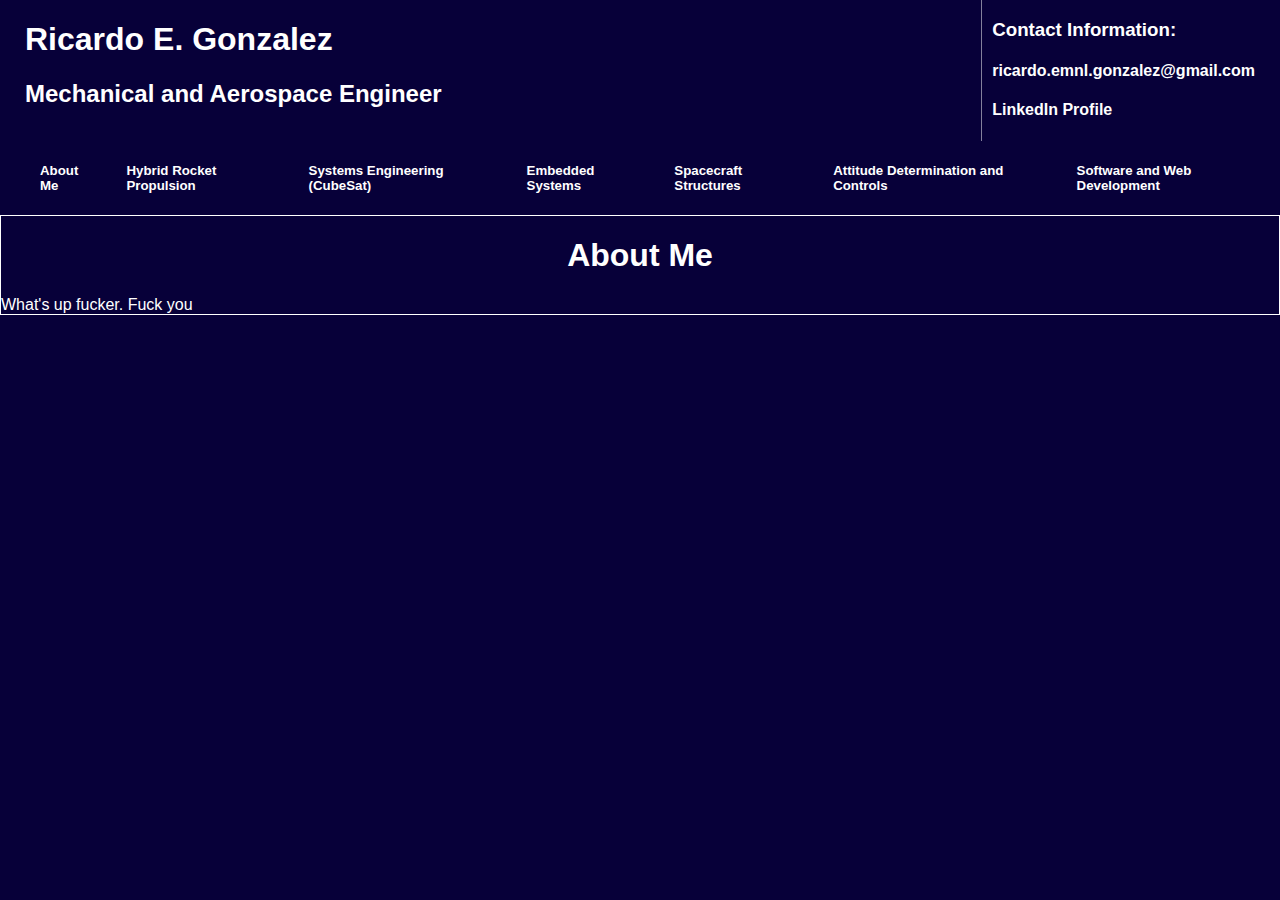
==== index.html @ e86ef08b "hybrid-rocket.html UPDATE" ====
<!DOCTYPE html>
<html>
	<head>
		<title>Ricardo E. Gonzalez - About</title>
		<link rel="stylesheet" href="styles/main.css">
		<link rel="stylesheet" href="styles/about.css">
	</head>
	<body>
		<div id="header-div" class="js-header-div"></div>
		<div id="sub-header-div" class="js-sub-header-div"></div>
		<div class="body-div">
			<div class="body-title-div">
				<h1>About Me</h1>
			</div>
			What's up fucker. Fuck you
		</div>

		<script src="scripts/header.js"></script>
	</body>
</html>
---- styles/main.css ----
body {
    background-color:rgb(7, 0, 57);
    margin: 0;
    font-family: Arial;
    color: white;
}

#header-div {
    padding: 0 25px;

    display: flex;
    flex-direction: row;
    justify-content: space-between;
}

#header-right-div {
    padding-left: 10px;
    border-left: solid 1px rgba(255,255,255,0.5);
}

#sub-header-div {
    padding-left: 25px;

    display: flex;
    flex-direction: row;
}

.sub-header-section-div {
    margin: 0 10px;
}

.sub-header-section-div {
    border-radius: 10px;
    padding: 0 5px;
    cursor: pointer;

    transition: background-color 1s;
}

.sub-header-section-div:hover {
    background-color: white;
    color: black;
}

#linkedin-profile-text {
    cursor: pointer;
}

#linkedin-profile-text:hover {
    text-decoration: underline;
}

.body-div{
    border: solid 1px white;
    display: flex;
    flex-direction: column;
}

.body-title-div{
    text-align: center;
}
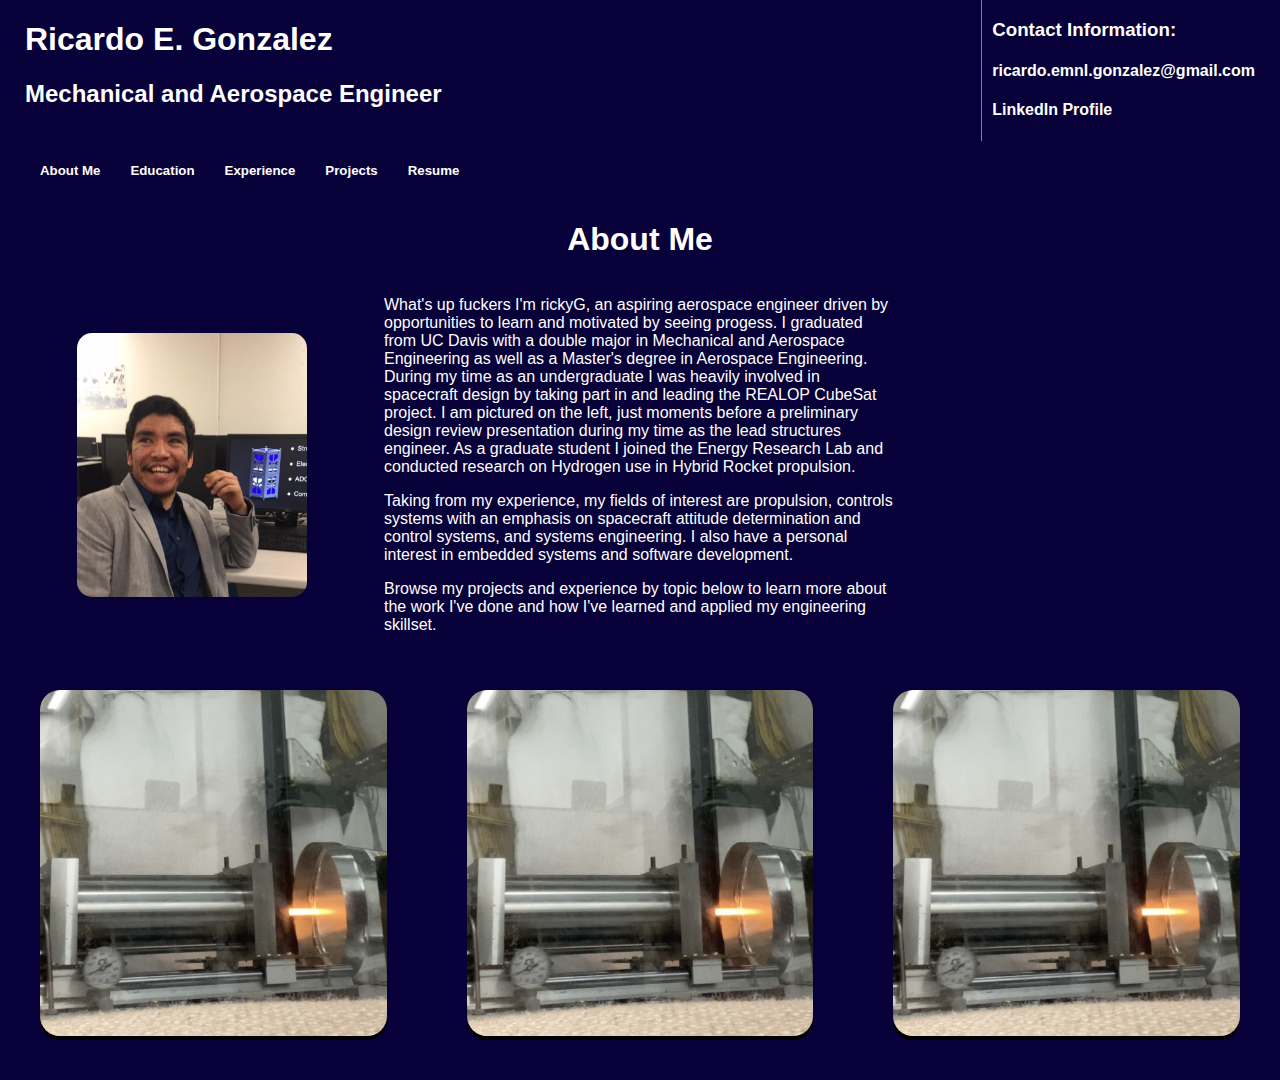
==== commit 96d40159: "Format UPDATE" ====
--- a/index.html
+++ b/index.html
@@ -12,7 +12,43 @@
 			<div class="body-title-div">
 				<h1>About Me</h1>
 			</div>
-			What's up fucker. Fuck you
+			<div id="about-intro-div">
+				<div id="about-intro-left-div">
+					<img src="images/about-me/intro-me-pic.jpg" id="intro-me-img">
+				</div>
+				<div id="about-intro-right-div">
+					<p>
+						What's up fuckers I'm rickyG, an aspiring aerospace engineer driven by opportunities to learn and motivated by seeing progess. I graduated from UC Davis with a double major in Mechanical and Aerospace Engineering as well as a Master's degree in Aerospace Engineering. During my time as an undergraduate I was heavily involved in spacecraft design by taking part in and leading the REALOP CubeSat project. I am pictured on the left, just moments before a preliminary design review presentation during my time as the lead structures engineer. As a graduate student I joined the Energy Research Lab and conducted research on Hydrogen use in Hybrid Rocket propulsion.
+					</p>
+					<p>
+						Taking from my experience, my fields of interest are propulsion, controls systems with an emphasis on spacecraft attitude determination and control systems, and systems engineering. I also have a personal interest in embedded systems and software development.
+					</p>
+					<p>
+						Browse my projects and experience by topic below to learn more about the work I've done and how I've learned and applied my engineering skillset.
+					</p>
+				</div>
+			</div>
+			<div id="about-expertise-div">
+				<div class="about-expertise-row-div">
+					<div class="cover-pic-div" onclick="
+						document.location = 'hybrid-rocket.html';
+					">
+						<img class="cover-pic" src="images/about-me/hybrid-rocket.png">
+						<h3 class="hide cover-pic-title">Hybrid Rocket Propulsion</h3>
+						<p class="hide cover-pic-text"> Click to learn more about my masters thesis with hydrogen use in hybrid rockets.</p>
+					</div>
+					<div class="cover-pic-div">
+						<img class="cover-pic" src="images/about-me/hybrid-rocket.png">
+						<h3 class="hide cover-pic-title">Hybrid Rocket Propulsion</h3>
+						<p class="hide cover-pic-text"> Click to learn more about my masters thesis with hydrogen use in hybrid rockets.</p>
+					</div>
+					<div class="cover-pic-div">
+						<img class="cover-pic" src="images/about-me/hybrid-rocket.png">
+						<h3 class="hide cover-pic-title">Hybrid Rocket Propulsion</h3>
+						<p class="hide cover-pic-text"> Click to learn more about my masters thesis with hydrogen use in hybrid rockets.</p>
+					</div>
+				</div>
+			</div>
 		</div>
 
 		<script src="scripts/header.js"></script>
--- a/styles/main.css
+++ b/styles/main.css
@@ -1,61 +1,60 @@
 body {
-    background-color:rgb(7, 0, 57);
-    margin: 0;
-    font-family: Arial;
-    color: white;
+	background-color:rgb(7, 0, 57);
+	margin: 0;
+	font-family: Arial;
+	color: white;
 }
 
 #header-div {
-    padding: 0 25px;
+	padding: 0 25px;
 
-    display: flex;
-    flex-direction: row;
-    justify-content: space-between;
+	display: flex;
+	flex-direction: row;
+	justify-content: space-between;
 }
 
 #header-right-div {
-    padding-left: 10px;
-    border-left: solid 1px rgba(255,255,255,0.5);
+	padding-left: 10px;
+	border-left: solid 1px rgba(255,255,255,0.5);
 }
 
 #sub-header-div {
-    padding-left: 25px;
+	padding-left: 25px;
 
-    display: flex;
-    flex-direction: row;
+	display: flex;
+	flex-direction: row;
 }
 
 .sub-header-section-div {
-    margin: 0 10px;
+	margin: 0 10px;
 }
 
 .sub-header-section-div {
-    border-radius: 10px;
-    padding: 0 5px;
-    cursor: pointer;
+	border-radius: 10px;
+	padding: 0 5px;
+	cursor: pointer;
 
-    transition: background-color 1s;
+	transition: background-color 1s;
 }
 
 .sub-header-section-div:hover {
-    background-color: white;
-    color: black;
+	background-color: white;
+	color: black;
 }
 
 #linkedin-profile-text {
-    cursor: pointer;
+	cursor: pointer;
 }
 
 #linkedin-profile-text:hover {
-    text-decoration: underline;
+	text-decoration: underline;
 }
 
 .body-div{
-    border: solid 1px white;
-    display: flex;
-    flex-direction: column;
+	display: flex;
+	flex-direction: column;
 }
 
 .body-title-div{
-    text-align: center;
+	text-align: center;
 }--- a/styles/about.css
+++ b/styles/about.css
@@ -0,0 +1,70 @@
+#about-intro-div {
+	display: flex;
+	flex-direction: row;
+}
+
+#about-intro-left-div {
+	width: 30%;
+	display: flex;
+	align-items: center;
+	justify-content: center;
+}
+
+#intro-me-img {
+	width: 60%;
+	border-radius: 15px;
+}
+
+#about-intro-right-div {
+	width: 40%;
+}
+
+.about-expertise-row-div {
+	display: flex;
+	flex-direction: row;
+	justify-content: center;
+}
+
+.cover-pic-div {
+	width: 350px;
+	height: 350px;
+	margin: 40px;
+	cursor: pointer;
+	background-color: black;
+	border-radius: 20px;
+
+	position: relative;
+	text-align: center;
+	z-index: 100;
+}
+
+.cover-pic {
+	width: 100%;
+	border-radius: 20px;
+	transition: opacity 0.75s;
+}
+
+.hide {
+	position: absolute;
+	left: 50%;
+	translate: -50%;
+	color: rgba(255,255,255,0);
+	z-index: 1;
+}
+
+.cover-pic:hover {
+	opacity: 0.30;
+}
+
+.cover-pic-div:hover .hide {
+	color: rgba(255,255,255,1);
+}
+
+.cover-pic-title {
+	top: 0;
+}
+
+.cover-pic-text {
+	bottom: 0;
+	font-style: italic;
+}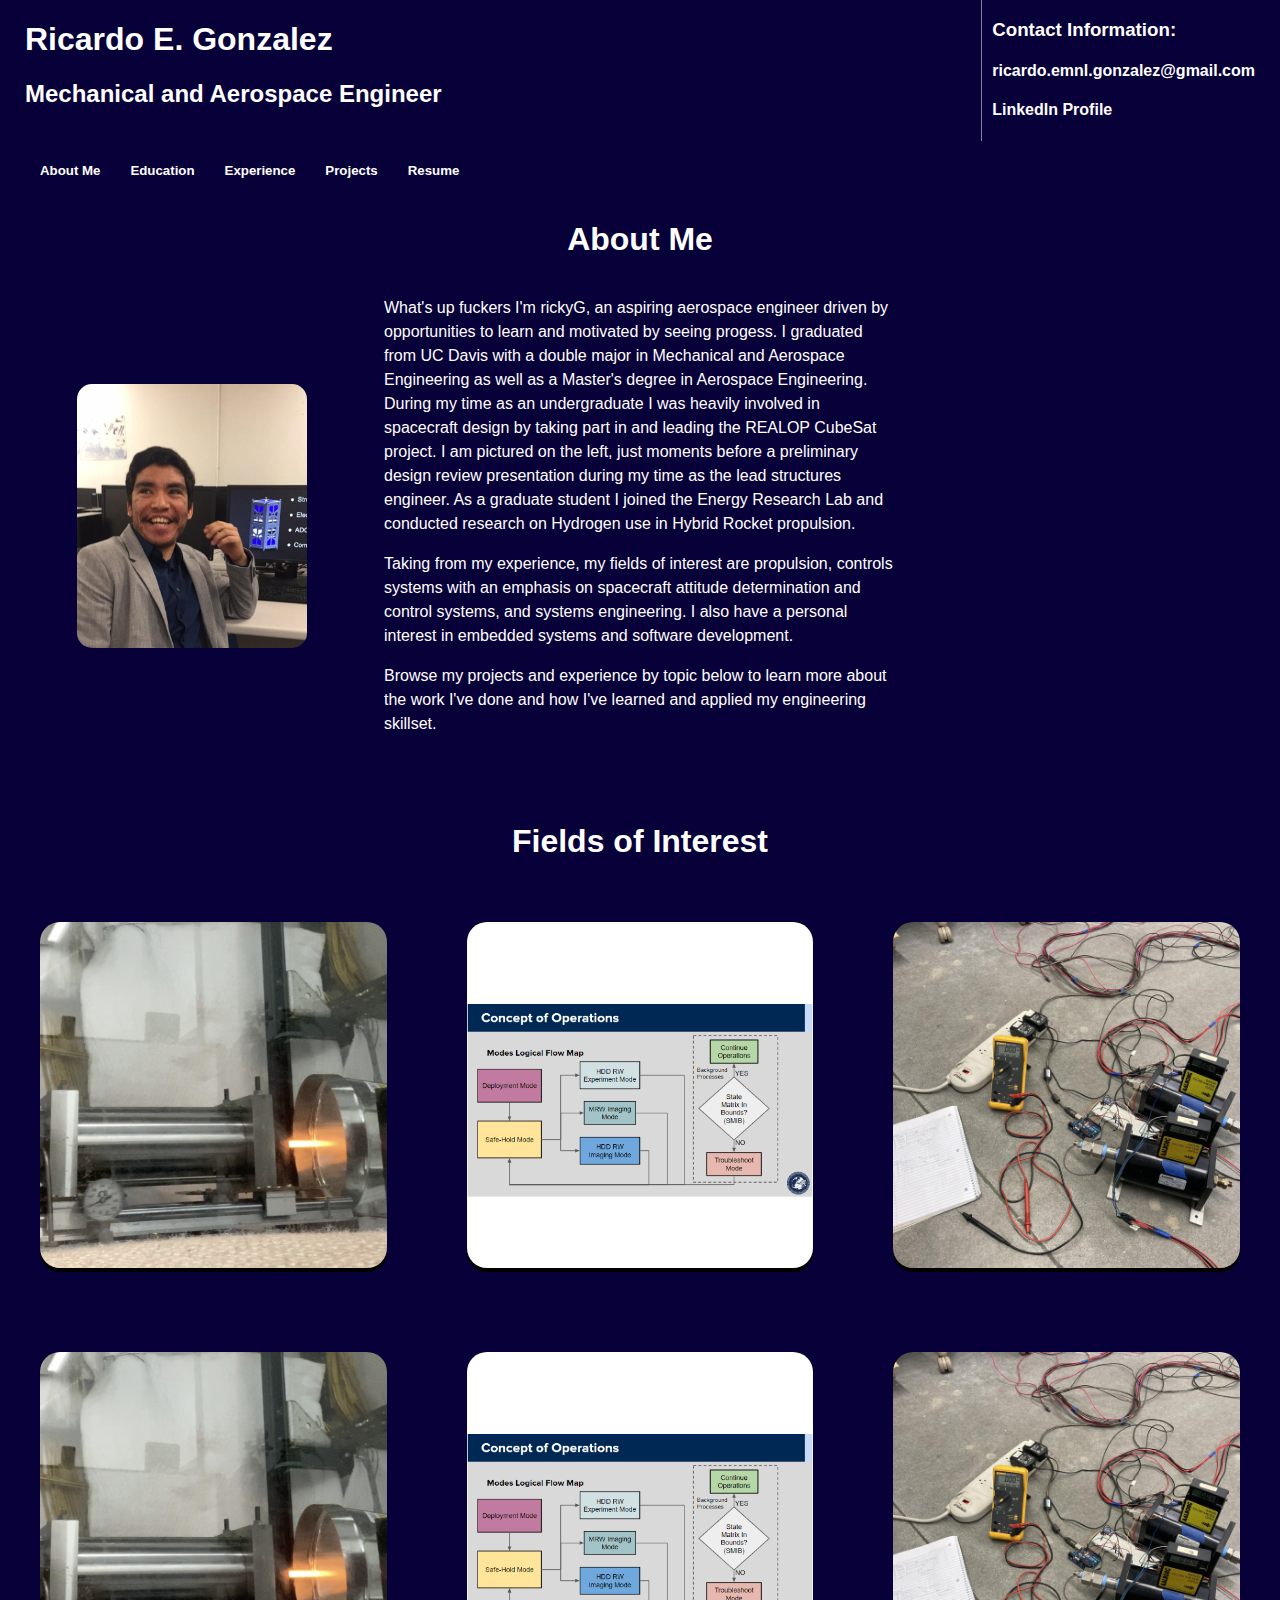
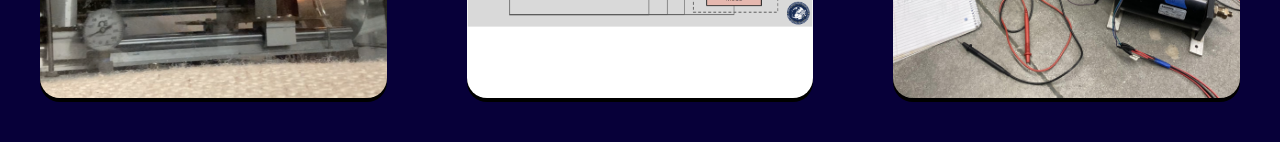
==== commit f0617cab: "index.html UPDATE" ====
--- a/index.html
+++ b/index.html
@@ -29,6 +29,9 @@
 				</div>
 			</div>
 			<div id="about-expertise-div">
+				<div id="about-expertise-title-div">
+					<h1>Fields of Interest</h1>
+				</div>
 				<div class="about-expertise-row-div">
 					<div class="cover-pic-div" onclick="
 						document.location = 'hybrid-rocket.html';
@@ -37,15 +40,42 @@
 						<h3 class="hide cover-pic-title">Hybrid Rocket Propulsion</h3>
 						<p class="hide cover-pic-text"> Click to learn more about my masters thesis with hydrogen use in hybrid rockets.</p>
 					</div>
-					<div class="cover-pic-div">
+					<div class="cover-pic-div" onclick="
+						document.location = 'systems-engineering.html';
+					">
+						<img class="cover-pic" src="images/about-me/con-ops.PNG">
+						<h3 class="hide cover-pic-title">Systems Engineering</h3>
+						<p class="hide cover-pic-text"> Click to learn more about my involvement as the chief systems engineer with Space and Satellite Systems at UC Davis.</p>
+					</div>
+					<div class="cover-pic-div" onclick="
+						document.location = 'embedded-systems.html';
+					">
+						<img class="cover-pic" src="images/about-me/embedded-systems.jpg">
+						<h3 class="hide cover-pic-title">Embedded Systems</h3>
+						<p class="hide cover-pic-text"> Click to learn more about my in-house designed and build data aquisition and valve control system.</p>
+					</div>
+				</div>
+				<div class="about-expertise-row-div">
+					<div class="cover-pic-div" onclick="
+						document.location = 'hybrid-rocket.html';
+					">
 						<img class="cover-pic" src="images/about-me/hybrid-rocket.png">
 						<h3 class="hide cover-pic-title">Hybrid Rocket Propulsion</h3>
 						<p class="hide cover-pic-text"> Click to learn more about my masters thesis with hydrogen use in hybrid rockets.</p>
 					</div>
-					<div class="cover-pic-div">
-						<img class="cover-pic" src="images/about-me/hybrid-rocket.png">
-						<h3 class="hide cover-pic-title">Hybrid Rocket Propulsion</h3>
-						<p class="hide cover-pic-text"> Click to learn more about my masters thesis with hydrogen use in hybrid rockets.</p>
+					<div class="cover-pic-div" onclick="
+						document.location = 'systems-engineering.html';
+					">
+						<img class="cover-pic" src="images/about-me/con-ops.PNG">
+						<h3 class="hide cover-pic-title">Systems Engineering</h3>
+						<p class="hide cover-pic-text"> Click to learn more about my involvement as the chief systems engineer with Space and Satellite Systems at UC Davis.</p>
+					</div>
+					<div class="cover-pic-div" onclick="
+						document.location = 'embedded-systems.html';
+					">
+						<img class="cover-pic" src="images/about-me/embedded-systems.jpg">
+						<h3 class="hide cover-pic-title">Embedded Systems</h3>
+						<p class="hide cover-pic-text"> Click to learn more about my in-house designed and build data aquisition and valve control system.</p>
 					</div>
 				</div>
 			</div>
--- a/styles/about.css
+++ b/styles/about.css
@@ -17,6 +17,15 @@
 
 #about-intro-right-div {
 	width: 40%;
+	line-height: 1.5;
+}
+
+#about-expertise-div {
+	margin-top: 50px;
+}
+
+#about-expertise-title-div {
+	text-align: center;
 }
 
 .about-expertise-row-div {
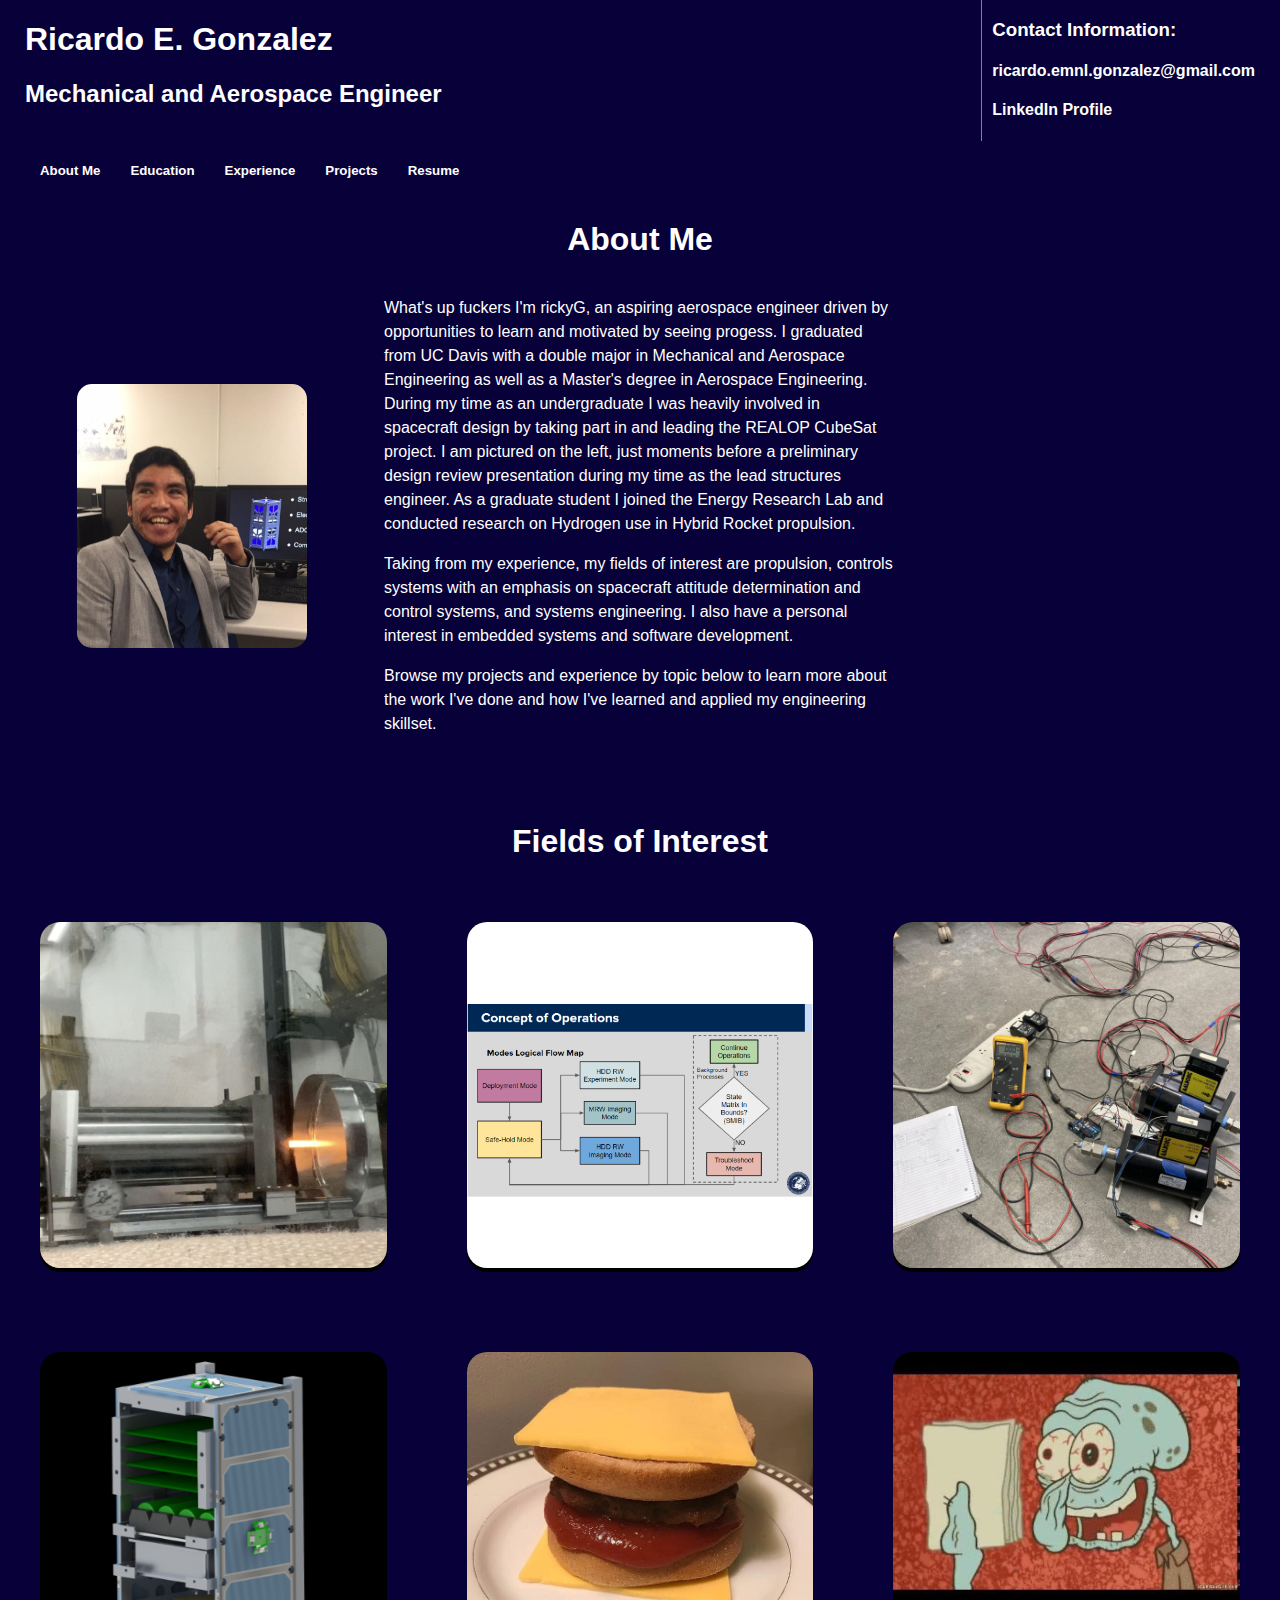
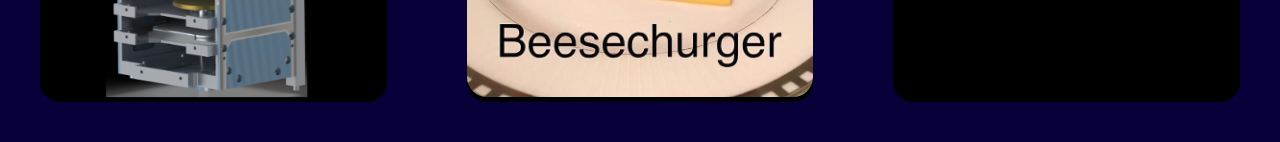
==== commit 8d7311cc: "joke" ====
--- a/index.html
+++ b/index.html
@@ -57,25 +57,25 @@
 				</div>
 				<div class="about-expertise-row-div">
 					<div class="cover-pic-div" onclick="
-						document.location = 'hybrid-rocket.html';
+						document.location = 'structures.html';
 					">
-						<img class="cover-pic" src="images/about-me/hybrid-rocket.png">
-						<h3 class="hide cover-pic-title">Hybrid Rocket Propulsion</h3>
+						<img class="cover-pic" src="images/about-me/structures.png">
+						<h3 class="hide cover-pic-title">Spacecraft Structures</h3>
 						<p class="hide cover-pic-text"> Click to learn more about my masters thesis with hydrogen use in hybrid rockets.</p>
 					</div>
 					<div class="cover-pic-div" onclick="
 						document.location = 'systems-engineering.html';
 					">
-						<img class="cover-pic" src="images/about-me/con-ops.PNG">
-						<h3 class="hide cover-pic-title">Systems Engineering</h3>
-						<p class="hide cover-pic-text"> Click to learn more about my involvement as the chief systems engineer with Space and Satellite Systems at UC Davis.</p>
+						<img class="cover-pic" src="images/about-me/beesechurger.jpg">
+						<h3 class="hide cover-pic-title">Beesechurger</h3>
+						<p class="hide cover-pic-text">Can I get a pleaseburger cheese?</p>
 					</div>
 					<div class="cover-pic-div" onclick="
 						document.location = 'embedded-systems.html';
 					">
-						<img class="cover-pic" src="images/about-me/embedded-systems.jpg">
-						<h3 class="hide cover-pic-title">Embedded Systems</h3>
-						<p class="hide cover-pic-text"> Click to learn more about my in-house designed and build data aquisition and valve control system.</p>
+						<img class="cover-pic" src="images/about-me/aahh.jpg">
+						<h3 class="hide cover-pic-title">Software and Web Development</h3>
+						<p class="hide cover-pic-text">Aaaaahh</p>
 					</div>
 				</div>
 			</div>
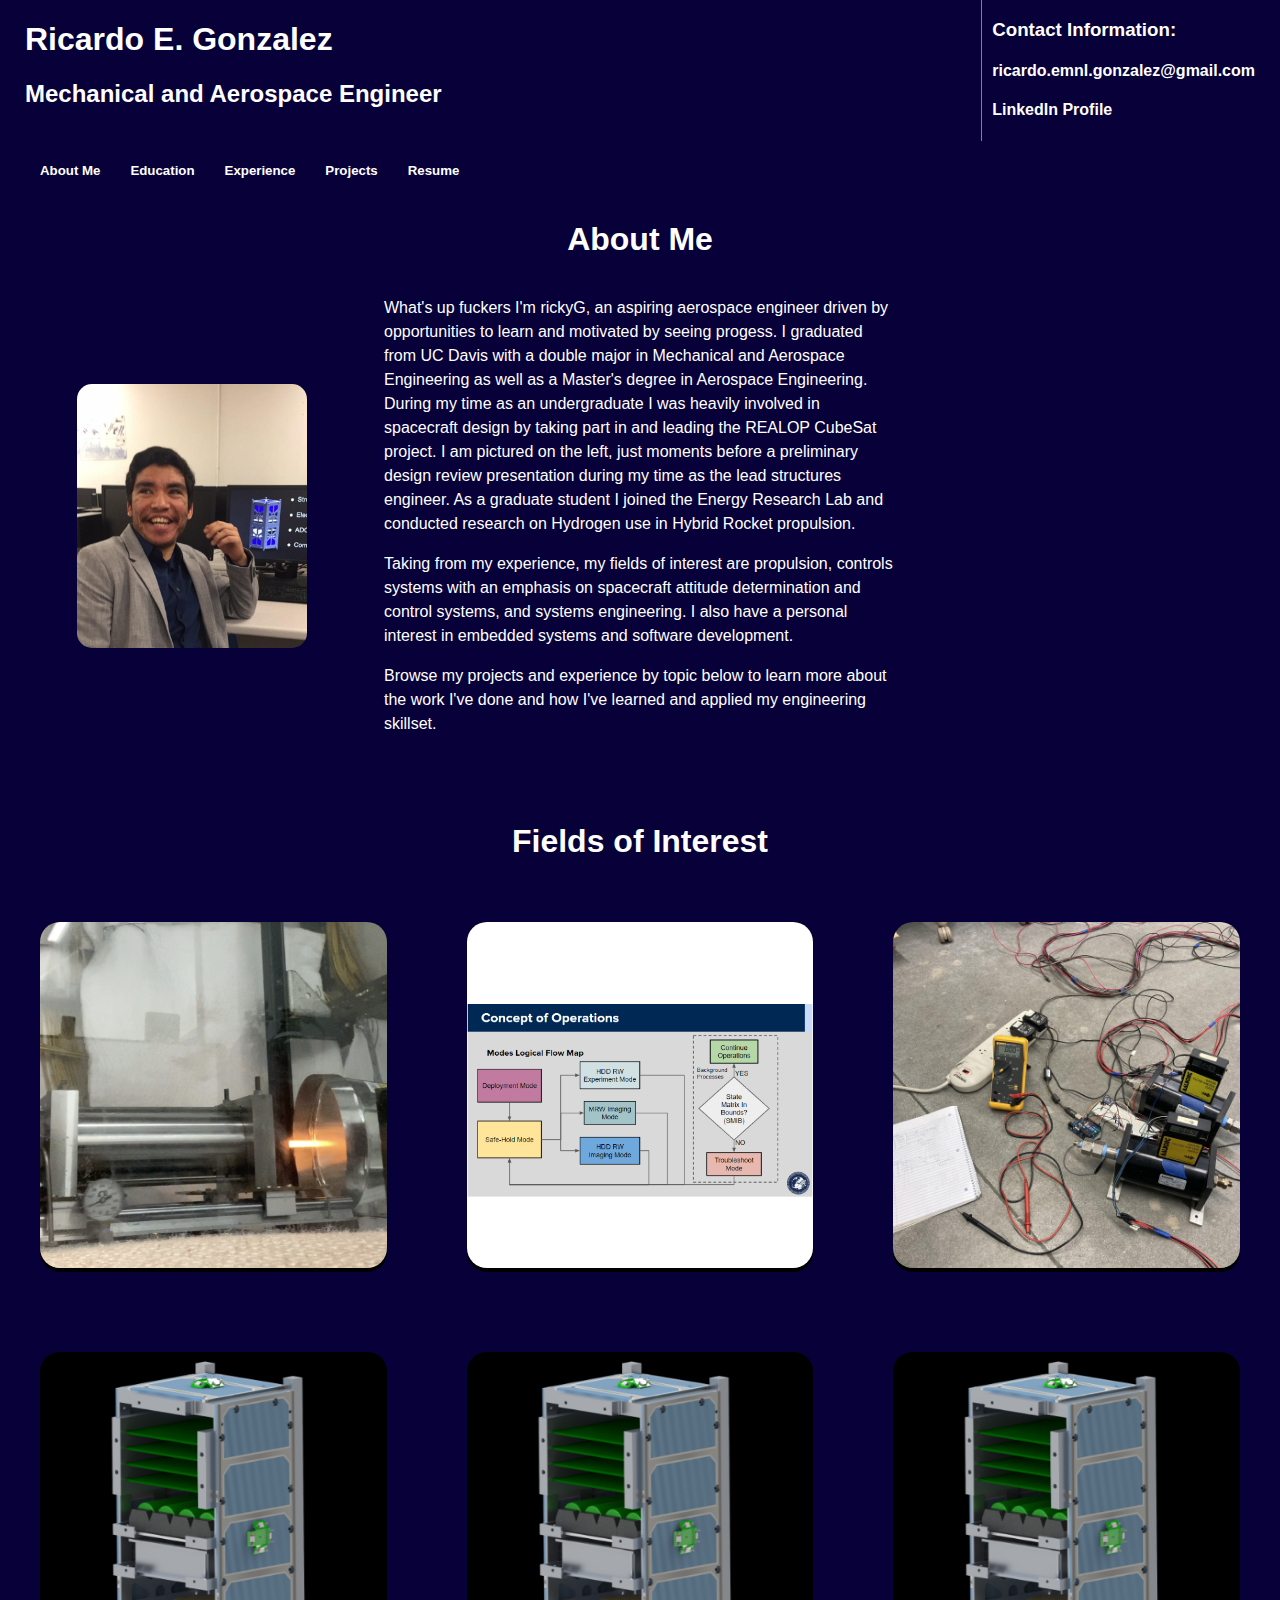
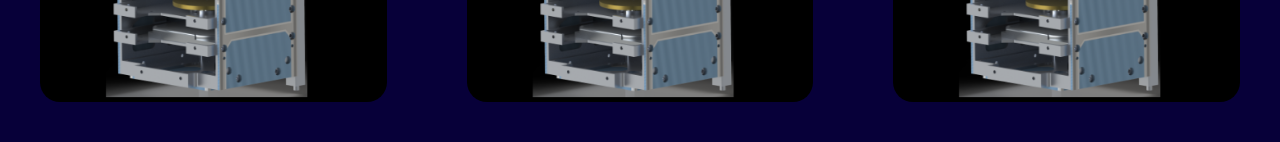
==== commit 133d80fc: "index.html UPDATE" ====
--- a/index.html
+++ b/index.html
@@ -64,18 +64,18 @@
 						<p class="hide cover-pic-text"> Click to learn more about my masters thesis with hydrogen use in hybrid rockets.</p>
 					</div>
 					<div class="cover-pic-div" onclick="
-						document.location = 'systems-engineering.html';
+						document.location = 'structures.html';
 					">
-						<img class="cover-pic" src="images/about-me/beesechurger.jpg">
-						<h3 class="hide cover-pic-title">Beesechurger</h3>
-						<p class="hide cover-pic-text">Can I get a pleaseburger cheese?</p>
+						<img class="cover-pic" src="images/about-me/structures.png">
+						<h3 class="hide cover-pic-title">Spacecraft Structures</h3>
+						<p class="hide cover-pic-text"> Click to learn more about my masters thesis with hydrogen use in hybrid rockets.</p>
 					</div>
 					<div class="cover-pic-div" onclick="
-						document.location = 'embedded-systems.html';
+						document.location = 'structures.html';
 					">
-						<img class="cover-pic" src="images/about-me/aahh.jpg">
-						<h3 class="hide cover-pic-title">Software and Web Development</h3>
-						<p class="hide cover-pic-text">Aaaaahh</p>
+						<img class="cover-pic" src="images/about-me/structures.png">
+						<h3 class="hide cover-pic-title">Spacecraft Structures</h3>
+						<p class="hide cover-pic-text"> Click to learn more about my masters thesis with hydrogen use in hybrid rockets.</p>
 					</div>
 				</div>
 			</div>
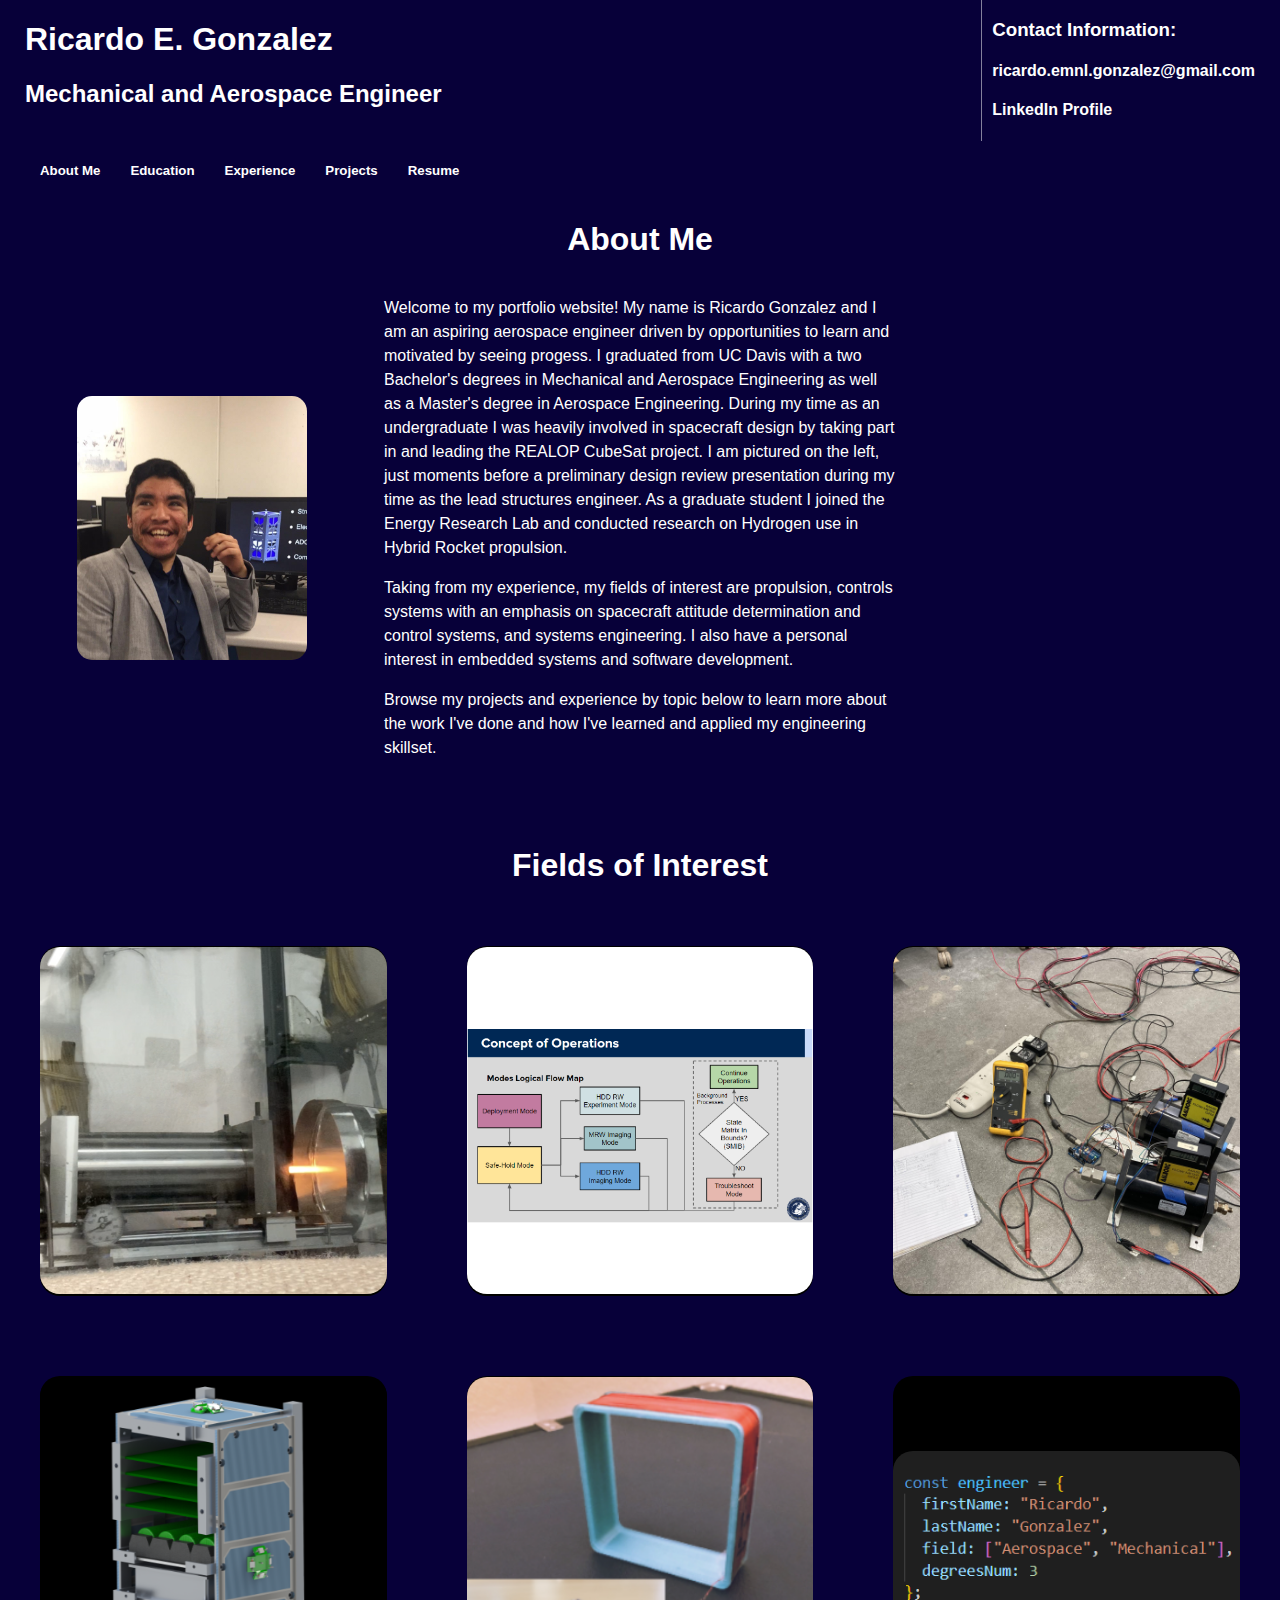
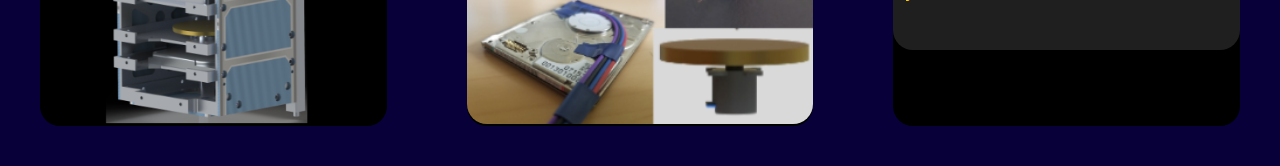
==== commit 68c3f5ca: "index.html UPDATE" ====
--- a/index.html
+++ b/index.html
@@ -18,7 +18,7 @@
 				</div>
 				<div id="about-intro-right-div">
 					<p>
-						What's up fuckers I'm rickyG, an aspiring aerospace engineer driven by opportunities to learn and motivated by seeing progess. I graduated from UC Davis with a double major in Mechanical and Aerospace Engineering as well as a Master's degree in Aerospace Engineering. During my time as an undergraduate I was heavily involved in spacecraft design by taking part in and leading the REALOP CubeSat project. I am pictured on the left, just moments before a preliminary design review presentation during my time as the lead structures engineer. As a graduate student I joined the Energy Research Lab and conducted research on Hydrogen use in Hybrid Rocket propulsion.
+						Welcome to my portfolio website! My name is Ricardo Gonzalez and I am an aspiring aerospace engineer driven by opportunities to learn and motivated by seeing progess. I graduated from UC Davis with a two Bachelor's degrees in Mechanical and Aerospace Engineering as well as a Master's degree in Aerospace Engineering. During my time as an undergraduate I was heavily involved in spacecraft design by taking part in and leading the REALOP CubeSat project. I am pictured on the left, just moments before a preliminary design review presentation during my time as the lead structures engineer. As a graduate student I joined the Energy Research Lab and conducted research on Hydrogen use in Hybrid Rocket propulsion.
 					</p>
 					<p>
 						Taking from my experience, my fields of interest are propulsion, controls systems with an emphasis on spacecraft attitude determination and control systems, and systems engineering. I also have a personal interest in embedded systems and software development.
@@ -66,15 +66,15 @@
 					<div class="cover-pic-div" onclick="
 						document.location = 'structures.html';
 					">
-						<img class="cover-pic" src="images/about-me/structures.png">
-						<h3 class="hide cover-pic-title">Spacecraft Structures</h3>
+						<img class="cover-pic" src="images/about-me/adcs.PNG">
+						<h3 class="hide cover-pic-title">Attitude Control Systems</h3>
 						<p class="hide cover-pic-text"> Click to learn more about my masters thesis with hydrogen use in hybrid rockets.</p>
 					</div>
 					<div class="cover-pic-div" onclick="
 						document.location = 'structures.html';
 					">
-						<img class="cover-pic" src="images/about-me/structures.png">
-						<h3 class="hide cover-pic-title">Spacecraft Structures</h3>
+						<img class="cover-pic" src="images/about-me/software-web.PNG">
+						<h3 class="hide cover-pic-title">Software and Web Development</h3>
 						<p class="hide cover-pic-text"> Click to learn more about my masters thesis with hydrogen use in hybrid rockets.</p>
 					</div>
 				</div>
--- a/styles/about.css
+++ b/styles/about.css
@@ -43,6 +43,8 @@
 	border-radius: 20px;
 
 	position: relative;
+	display: flex;
+	align-items: center;
 	text-align: center;
 	z-index: 100;
 }
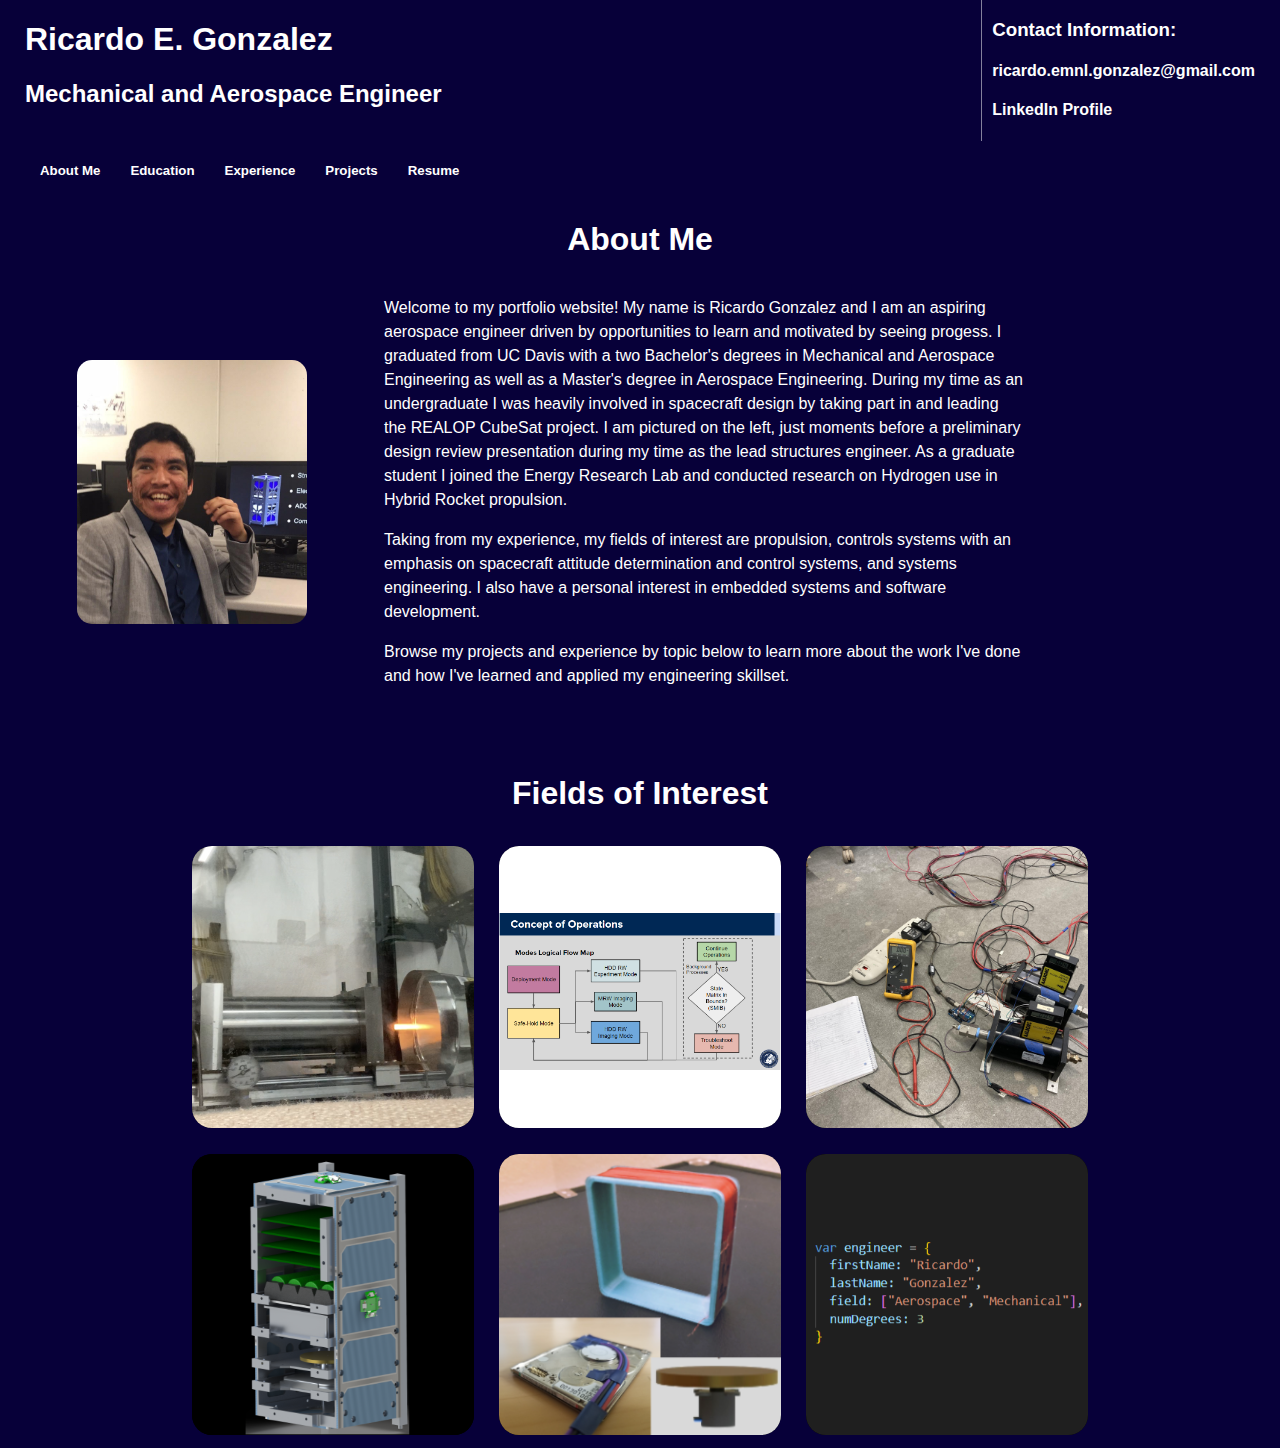
==== commit 59efbd45: "index.html UPDATE" ====
--- a/index.html
+++ b/index.html
@@ -52,7 +52,7 @@
 					">
 						<img class="cover-pic" src="images/about-me/embedded-systems.jpg">
 						<h3 class="hide cover-pic-title">Embedded Systems</h3>
-						<p class="hide cover-pic-text"> Click to learn more about my in-house designed and build data aquisition and valve control system.</p>
+						<p class="hide cover-pic-text"> Click to learn more about my in-house designed and built data aquisition and valve control system.</p>
 					</div>
 				</div>
 				<div class="about-expertise-row-div">
@@ -61,21 +61,21 @@
 					">
 						<img class="cover-pic" src="images/about-me/structures.png">
 						<h3 class="hide cover-pic-title">Spacecraft Structures</h3>
-						<p class="hide cover-pic-text"> Click to learn more about my masters thesis with hydrogen use in hybrid rockets.</p>
+						<p class="hide cover-pic-text"> Click to learn more about my work and contributions as the lead Structures engineer in the REALOP cubesat mission.</p>
 					</div>
 					<div class="cover-pic-div" onclick="
 						document.location = 'structures.html';
 					">
 						<img class="cover-pic" src="images/about-me/adcs.PNG">
 						<h3 class="hide cover-pic-title">Attitude Control Systems</h3>
-						<p class="hide cover-pic-text"> Click to learn more about my masters thesis with hydrogen use in hybrid rockets.</p>
+						<p class="hide cover-pic-text">Click to learn more about my experience and projects with spacecraft attitude control systems design.</p>
 					</div>
 					<div class="cover-pic-div" onclick="
 						document.location = 'structures.html';
 					">
 						<img class="cover-pic" src="images/about-me/software-web.PNG">
 						<h3 class="hide cover-pic-title">Software and Web Development</h3>
-						<p class="hide cover-pic-text"> Click to learn more about my masters thesis with hydrogen use in hybrid rockets.</p>
+						<p class="hide cover-pic-text"> Click to learn more about my personal programming projects.</p>
 					</div>
 				</div>
 			</div>
--- a/styles/about.css
+++ b/styles/about.css
@@ -16,7 +16,7 @@
 }
 
 #about-intro-right-div {
-	width: 40%;
+	width: 50%;
 	line-height: 1.5;
 }
 
@@ -35,9 +35,9 @@
 }
 
 .cover-pic-div {
-	width: 350px;
-	height: 350px;
-	margin: 40px;
+	width: 22vw;
+	height: 22vw;
+	margin: 1vw;
 	cursor: pointer;
 	background-color: black;
 	border-radius: 20px;
@@ -46,7 +46,6 @@
 	display: flex;
 	align-items: center;
 	text-align: center;
-	z-index: 100;
 }
 
 .cover-pic {
@@ -60,11 +59,10 @@
 	left: 50%;
 	translate: -50%;
 	color: rgba(255,255,255,0);
-	z-index: 1;
 }
 
 .cover-pic:hover {
-	opacity: 0.30;
+	opacity: 0.25;
 }
 
 .cover-pic-div:hover .hide {
